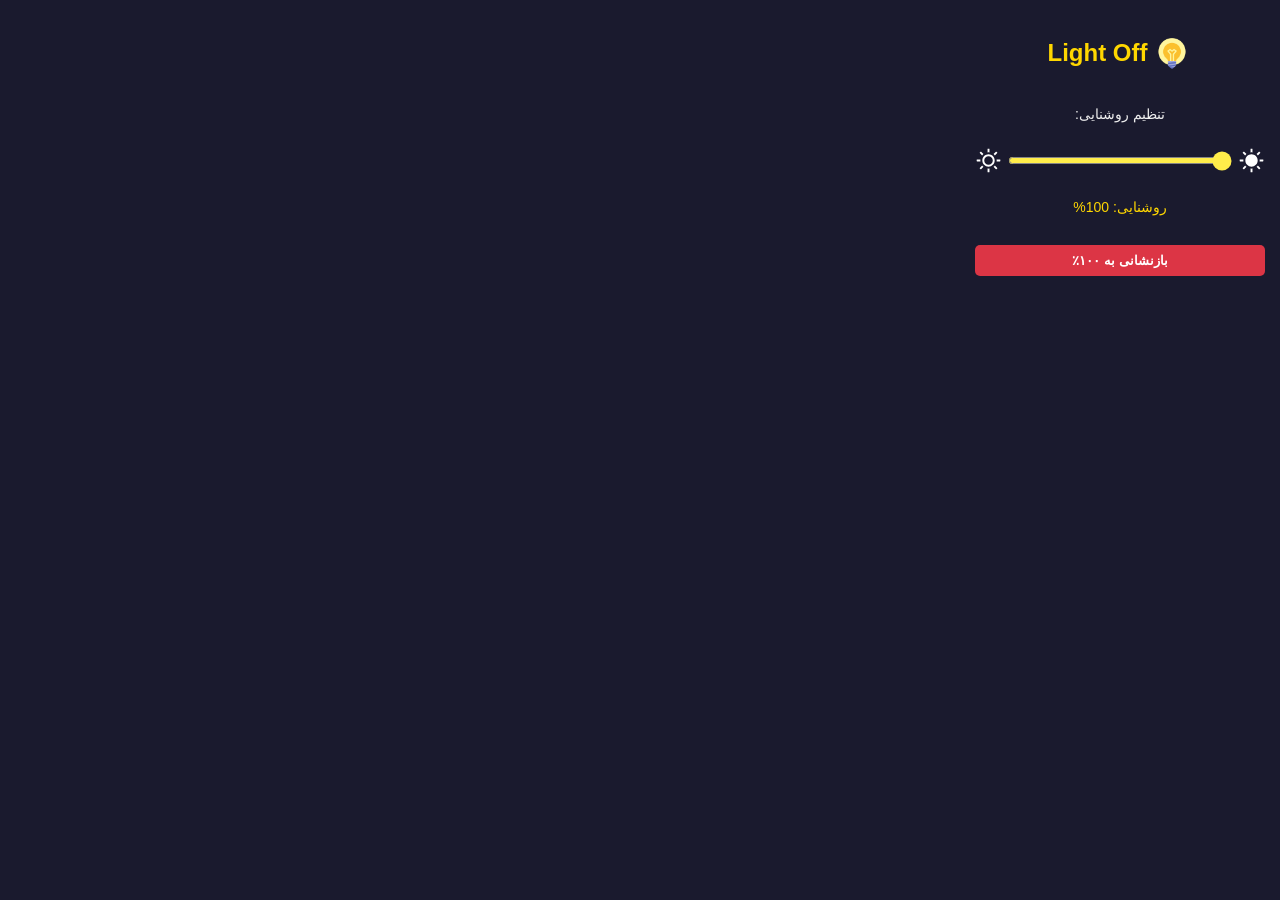
==== index.html @ bfa36921 "push project on github" ====
<!doctype html>
<html lang="fa" dir="rtl">
	<head>
		<meta charset="UTF-8" />
		<meta name="viewport" content="width=device-width, initial-scale=1.0" />
		<link rel="stylesheet" href="style.css" />
		<title>Light Off</title>
	</head>
	<body>
		<div class="title-box">
			<img src="./icons/icon.png" alt="icon" />
			<h3>Light Off</h3>
		</div>
		<label>تنظیم روشنایی:</label>
		<div class="slider-box">
			<svg xmlns="http://www.w3.org/2000/svg" viewBox="0 0 1024 1024" fill="#ffffff" fillRule="evenodd">
				<path
					d="M548 818v126c0 8.837-7.163 16-16 16h-40c-8.837 0-16-7.163-16-16V818c15.845 1.643 27.845 2.464 36 2.464 8.155 0 20.155-.821 36-2.464m205.251-115.66 89.096 89.095c6.248 6.248 6.248 16.38 0 22.627l-28.285 28.285c-6.248 6.248-16.379 6.248-22.627 0L702.34 753.25c12.365-10.043 21.431-17.947 27.198-23.713 5.766-5.767 13.67-14.833 23.713-27.198m-482.502 0c10.043 12.365 17.947 21.431 23.713 27.198 5.767 5.766 14.833 13.67 27.198 23.713l-89.095 89.096c-6.248 6.248-16.38 6.248-22.627 0l-28.285-28.285c-6.248-6.248-6.248-16.379 0-22.627zM512 278c129.235 0 234 104.765 234 234S641.235 746 512 746 278 641.235 278 512s104.765-234 234-234M206 476c-1.643 15.845-2.464 27.845-2.464 36 0 8.155.821 20.155 2.464 36H80c-8.837 0-16-7.163-16-16v-40c0-8.837 7.163-16 16-16zm738 0c8.837 0 16 7.163 16 16v40c0 8.837-7.163 16-16 16H818c1.643-15.845 2.464-27.845 2.464-36 0-8.155-.821-20.155-2.464-36ZM814.062 180.653l28.285 28.285c6.248 6.248 6.248 16.379 0 22.627L753.25 320.66c-10.043-12.365-17.947-21.431-23.713-27.198-5.767-5.766-14.833-13.67-27.198-23.713l89.095-89.096c6.248-6.248 16.38-6.248 22.627 0m-581.497 0 89.095 89.096c-12.365 10.043-21.431 17.947-27.198 23.713-5.766 5.767-13.67 14.833-23.713 27.198l-89.096-89.095c-6.248-6.248-6.248-16.38 0-22.627l28.285-28.285c6.248-6.248 16.379-6.248 22.627 0M532 64c8.837 0 16 7.163 16 16v126c-15.845-1.643-27.845-2.464-36-2.464-8.155 0-20.155.821-36 2.464V80c0-8.837 7.163-16 16-16z"
				/>
			</svg>
			<input type="range" id="brightnessSlider" min="0" max="100" value="100" step="1" />
			<svg xmlns="http://www.w3.org/2000/svg" viewBox="0 0 1024 1024" fill="#ffffff" fillRule="evenodd">
				<path
					d="M548 818v126c0 8.837-7.163 16-16 16h-40c-8.837 0-16-7.163-16-16V818c15.845 1.643 27.845 2.464 36 2.464 8.155 0 20.155-.821 36-2.464m205.251-115.66 89.096 89.095c6.248 6.248 6.248 16.38 0 22.627l-28.285 28.285c-6.248 6.248-16.379 6.248-22.627 0L702.34 753.25c12.365-10.043 21.431-17.947 27.198-23.713 5.766-5.767 13.67-14.833 23.713-27.198m-482.502 0c10.043 12.365 17.947 21.431 23.713 27.198 5.767 5.766 14.833 13.67 27.198 23.713l-89.095 89.096c-6.248 6.248-16.38 6.248-22.627 0l-28.285-28.285c-6.248-6.248-6.248-16.379 0-22.627zM512 278c129.235 0 234 104.765 234 234S641.235 746 512 746 278 641.235 278 512s104.765-234 234-234m0 72c-89.47 0-162 72.53-162 162s72.53 162 162 162 162-72.53 162-162-72.53-162-162-162M206 476c-1.643 15.845-2.464 27.845-2.464 36 0 8.155.821 20.155 2.464 36H80c-8.837 0-16-7.163-16-16v-40c0-8.837 7.163-16 16-16zm738 0c8.837 0 16 7.163 16 16v40c0 8.837-7.163 16-16 16H818c1.643-15.845 2.464-27.845 2.464-36 0-8.155-.821-20.155-2.464-36ZM814.062 180.653l28.285 28.285c6.248 6.248 6.248 16.379 0 22.627L753.25 320.66c-10.043-12.365-17.947-21.431-23.713-27.198-5.767-5.766-14.833-13.67-27.198-23.713l89.095-89.096c6.248-6.248 16.38-6.248 22.627 0m-581.497 0 89.095 89.096c-12.365 10.043-21.431 17.947-27.198 23.713-5.766 5.767-13.67 14.833-23.713 27.198l-89.096-89.095c-6.248-6.248-6.248-16.38 0-22.627l28.285-28.285c6.248-6.248 16.379-6.248 22.627 0M532 64c8.837 0 16 7.163 16 16v126c-15.845-1.643-27.845-2.464-36-2.464-8.155 0-20.155.821-36 2.464V80c0-8.837 7.163-16 16-16z"
				/>
			</svg>
		</div>
		<div class="value-display">روشنایی: <span id="brightnessValue">100</span>%</div>
		<button id="resetBtn" class="reset-btn">بازنشانی به ۱۰۰٪</button>

		<script src="script.js"></script>
	</body>
</html>
---- style.css ----
* {
	box-sizing: border-box;
	-webkit-user-drag: none;
	user-select: none;
}
body {
	display: flex;
	flex-flow: column nowrap;
	text-align: center;
	gap: 15px;
	width: 320px;
	padding: 15px;
	padding-bottom: 30px;
	font-family: "Segoe UI", Tahoma, Geneva, Verdana, sans-serif;
	background: #1a1a2e;
	color: #eee;
	margin: 0;
}
.title-box {
	width: 100%;
	display: flex;
	justify-content: center;
	align-items: center;
	gap: 5px;
	padding: 0;
}
h3 {
	font-size: 24px;
	color: #ffd700;
}
img {
	width: 40px;
}
.brightness-control {
	display: flex;
	flex-direction: column;
	gap: 50px;
}
label {
	font-size: 14px;
	margin-bottom: 5px;
}
.slider-box {
	display: flex;
	gap: 6px;
}
svg {
	width: 35px;
	color: #ddd7b8;
}
input[type="range"] {
	width: 100%;
	height: 7px;
	direction: ltr;
	cursor: pointer;
	border: none !important;
	outline: none !important;
	color: #ffed4a;
	accent-color: #ffed4a;
	margin: 15px 0;
}
input[type="range"]::-webkit-slider-thumb {
	padding: 10px !important;
}
input[type="range"]::-webkit-slider-runnable-track {
	border: none !important;
	outline: none !important;
	border-radius: 0 !important;
}
.value-display {
	margin-top: 5px;
	font-size: 14px;
	color: #ffd700;
	font-weight: 500;
}
button {
	margin-top: 15px;
	padding: 8px 16px;
	background: #ffd700;
	border: none;
	border-radius: 5px;
	color: #1a1a2e;
	cursor: pointer;
	font-weight: bold;
	transition: 0.3s;
}
button:hover {
	background: #ffed4a;
	transform: scale(1.02);
}
.reset-btn {
	background: #dc3545;
	color: white;
}
.reset-btn:hover {
	background: #c82333;
}
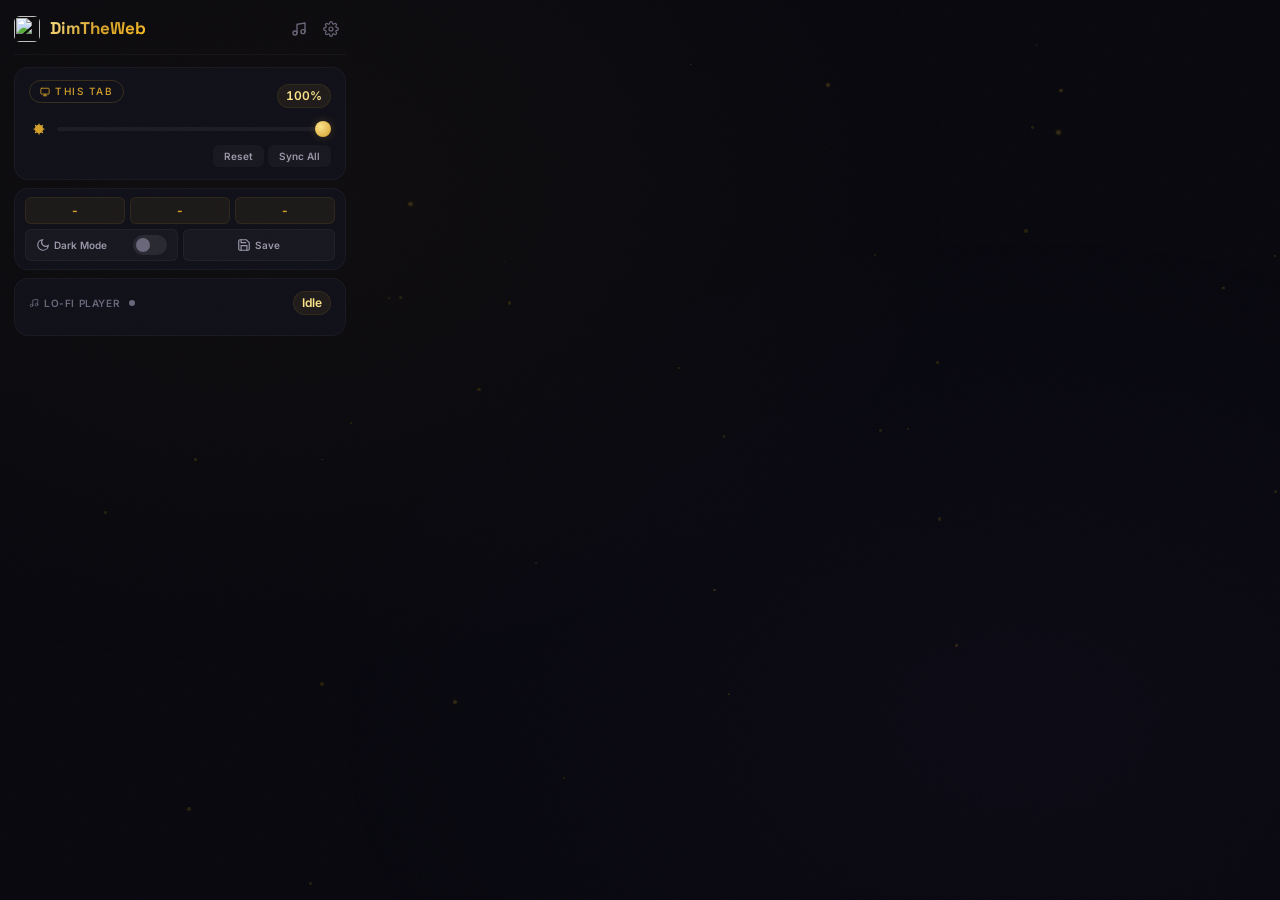
==== commit db5d7d66: "Convert index.html from Persian to English" ====
--- a/index.html
+++ b/index.html
@@ -1,33 +1,192 @@
 <!doctype html>
-<html lang="fa" dir="rtl">
-	<head>
-		<meta charset="UTF-8" />
-		<meta name="viewport" content="width=device-width, initial-scale=1.0" />
-		<link rel="stylesheet" href="style.css" />
-		<title>Light Off</title>
-	</head>
-	<body>
-		<div class="title-box">
-			<img src="./icons/icon.png" alt="icon" />
-			<h3>Light Off</h3>
-		</div>
-		<label>تنظیم روشنایی:</label>
-		<div class="slider-box">
-			<svg xmlns="http://www.w3.org/2000/svg" viewBox="0 0 1024 1024" fill="#ffffff" fillRule="evenodd">
-				<path
-					d="M548 818v126c0 8.837-7.163 16-16 16h-40c-8.837 0-16-7.163-16-16V818c15.845 1.643 27.845 2.464 36 2.464 8.155 0 20.155-.821 36-2.464m205.251-115.66 89.096 89.095c6.248 6.248 6.248 16.38 0 22.627l-28.285 28.285c-6.248 6.248-16.379 6.248-22.627 0L702.34 753.25c12.365-10.043 21.431-17.947 27.198-23.713 5.766-5.767 13.67-14.833 23.713-27.198m-482.502 0c10.043 12.365 17.947 21.431 23.713 27.198 5.767 5.766 14.833 13.67 27.198 23.713l-89.095 89.096c-6.248 6.248-16.38 6.248-22.627 0l-28.285-28.285c-6.248-6.248-6.248-16.379 0-22.627zM512 278c129.235 0 234 104.765 234 234S641.235 746 512 746 278 641.235 278 512s104.765-234 234-234M206 476c-1.643 15.845-2.464 27.845-2.464 36 0 8.155.821 20.155 2.464 36H80c-8.837 0-16-7.163-16-16v-40c0-8.837 7.163-16 16-16zm738 0c8.837 0 16 7.163 16 16v40c0 8.837-7.163 16-16 16H818c1.643-15.845 2.464-27.845 2.464-36 0-8.155-.821-20.155-2.464-36ZM814.062 180.653l28.285 28.285c6.248 6.248 6.248 16.379 0 22.627L753.25 320.66c-10.043-12.365-17.947-21.431-23.713-27.198-5.767-5.766-14.833-13.67-27.198-23.713l89.095-89.096c6.248-6.248 16.38-6.248 22.627 0m-581.497 0 89.095 89.096c-12.365 10.043-21.431 17.947-27.198 23.713-5.766 5.767-13.67 14.833-23.713 27.198l-89.096-89.095c-6.248-6.248-6.248-16.38 0-22.627l28.285-28.285c6.248-6.248 16.379-6.248 22.627 0M532 64c8.837 0 16 7.163 16 16v126c-15.845-1.643-27.845-2.464-36-2.464-8.155 0-20.155.821-36 2.464V80c0-8.837 7.163-16 16-16z"
-				/>
-			</svg>
-			<input type="range" id="brightnessSlider" min="0" max="100" value="100" step="1" />
-			<svg xmlns="http://www.w3.org/2000/svg" viewBox="0 0 1024 1024" fill="#ffffff" fillRule="evenodd">
-				<path
-					d="M548 818v126c0 8.837-7.163 16-16 16h-40c-8.837 0-16-7.163-16-16V818c15.845 1.643 27.845 2.464 36 2.464 8.155 0 20.155-.821 36-2.464m205.251-115.66 89.096 89.095c6.248 6.248 6.248 16.38 0 22.627l-28.285 28.285c-6.248 6.248-16.379 6.248-22.627 0L702.34 753.25c12.365-10.043 21.431-17.947 27.198-23.713 5.766-5.767 13.67-14.833 23.713-27.198m-482.502 0c10.043 12.365 17.947 21.431 23.713 27.198 5.767 5.766 14.833 13.67 27.198 23.713l-89.095 89.096c-6.248 6.248-16.38 6.248-22.627 0l-28.285-28.285c-6.248-6.248-6.248-16.379 0-22.627zM512 278c129.235 0 234 104.765 234 234S641.235 746 512 746 278 641.235 278 512s104.765-234 234-234m0 72c-89.47 0-162 72.53-162 162s72.53 162 162 162 162-72.53 162-162-72.53-162-162-162M206 476c-1.643 15.845-2.464 27.845-2.464 36 0 8.155.821 20.155 2.464 36H80c-8.837 0-16-7.163-16-16v-40c0-8.837 7.163-16 16-16zm738 0c8.837 0 16 7.163 16 16v40c0 8.837-7.163 16-16 16H818c1.643-15.845 2.464-27.845 2.464-36 0-8.155-.821-20.155-2.464-36ZM814.062 180.653l28.285 28.285c6.248 6.248 6.248 16.379 0 22.627L753.25 320.66c-10.043-12.365-17.947-21.431-23.713-27.198-5.767-5.766-14.833-13.67-27.198-23.713l89.095-89.096c6.248-6.248 16.38-6.248 22.627 0m-581.497 0 89.095 89.096c-12.365 10.043-21.431 17.947-27.198 23.713-5.766 5.767-13.67 14.833-23.713 27.198l-89.096-89.095c-6.248-6.248-6.248-16.38 0-22.627l28.285-28.285c6.248-6.248 16.379-6.248 22.627 0M532 64c8.837 0 16 7.163 16 16v126c-15.845-1.643-27.845-2.464-36-2.464-8.155 0-20.155.821-36 2.464V80c0-8.837 7.163-16 16-16z"
-				/>
-			</svg>
-		</div>
-		<div class="value-display">روشنایی: <span id="brightnessValue">100</span>%</div>
-		<button id="resetBtn" class="reset-btn">بازنشانی به ۱۰۰٪</button>
+<html lang="en">
+<head>
+  <meta charset="UTF-8" />
+  <meta name="viewport" content="width=device-width, initial-scale=1.0" />
+  <link rel="preconnect" href="https://fonts.googleapis.com" />
+  <link rel="preconnect" href="https://fonts.gstatic.com" crossorigin />
+  <link href="https://fonts.googleapis.com/css2?family=Space+Grotesk:wght@500;600;700&family=Inter:wght@400;500;600&display=swap" rel="stylesheet" />
+  <link rel="stylesheet" href="style.css" />
+  <title>DimTheWeb</title>
+</head>
+<body>
 
-		<script src="script.js"></script>
-	</body>
+  <!-- Noise overlay (Saturn-inspired) -->
+  <div id="noiseOverlay"></div>
+
+  <!-- Ambient particles -->
+  <div id="particles"></div>
+  <div id="fireflies"></div>
+
+  <!-- Header -->
+  <header class="header">
+    <div class="header-left">
+      <img src="icons/icon32.png" alt="" class="app-icon" />
+      <span class="app-title gradient-text-shift">DimTheWeb</span>
+    </div>
+    <div class="header-actions">
+      <button id="lofiToggleBtn" class="icon-btn" title="Lo-Fi Player">
+        <svg viewBox="0 0 24 24" width="16" height="16" fill="none" stroke="currentColor" stroke-width="2" stroke-linecap="round">
+          <path d="M9 18V5l12-2v13"/><circle cx="6" cy="18" r="3"/><circle cx="18" cy="16" r="3"/>
+        </svg>
+      </button>
+      <button id="settingsToggleBtn" class="icon-btn" title="Settings">
+        <svg viewBox="0 0 24 24" width="16" height="16" fill="none" stroke="currentColor" stroke-width="1.8" stroke-linecap="round" stroke-linejoin="round">
+          <circle cx="12" cy="12" r="3"/>
+          <path d="M19.4 15a1.65 1.65 0 0 0 .33 1.82l.06.06a2 2 0 0 1-2.83 2.83l-.06-.06a1.65 1.65 0 0 0-1.82-.33 1.65 1.65 0 0 0-1 1.51V21a2 2 0 0 1-4 0v-.09A1.65 1.65 0 0 0 9 19.4a1.65 1.65 0 0 0-1.82.33l-.06.06a2 2 0 0 1-2.83-2.83l.06-.06A1.65 1.65 0 0 0 4.68 15a1.65 1.65 0 0 0-1.51-1H3a2 2 0 0 1 0-4h.09A1.65 1.65 0 0 0 4.6 9a1.65 1.65 0 0 0-.33-1.82l-.06-.06a2 2 0 0 1 2.83-2.83l.06.06A1.65 1.65 0 0 0 9 4.68a1.65 1.65 0 0 0 1-1.51V3a2 2 0 0 1 4 0v.09a1.65 1.65 0 0 0 1 1.51 1.65 1.65 0 0 0 1.82-.33l.06-.06a2 2 0 0 1 2.83 2.83l-.06.06A1.65 1.65 0 0 0 19.4 9a1.65 1.65 0 0 0 1.51 1H21a2 2 0 0 1 0 4h-.09a1.65 1.65 0 0 0-1.51 1z"/>
+        </svg>
+      </button>
+    </div>
+  </header>
+
+  <!-- Brightness Card -->
+  <section class="card">
+    <div class="card-header">
+      <span class="section-label">
+        <svg viewBox="0 0 24 24" width="10" height="10" fill="none" stroke="currentColor" stroke-width="2" stroke-linecap="round"><rect x="2" y="3" width="20" height="14" rx="2"/><path d="M8 21h8M12 17v4"/></svg>
+        This Tab
+      </span>
+      <span class="value-badge" id="brightnessValue">100%</span>
+    </div>
+    <div class="slider-group">
+      <div class="sun-icon" id="sunIcon">
+        <svg viewBox="0 0 24 24" width="20" height="20" fill="none" stroke="currentColor" stroke-width="1.5" stroke-linecap="round">
+          <line class="ray" x1="12" y1="12" x2="12" y2="2" />
+          <line class="ray" x1="12" y1="12" x2="12" y2="22" />
+          <line class="ray" x1="12" y1="12" x2="2" y2="12" />
+          <line class="ray" x1="12" y1="12" x2="22" y2="12" />
+          <line class="ray" x1="12" y1="12" x2="4.1" y2="4.1" />
+          <line class="ray" x1="12" y1="12" x2="19.9" y2="19.9" />
+          <line class="ray" x1="12" y1="12" x2="4.1" y2="19.9" />
+          <line class="ray" x1="12" y1="12" x2="19.9" y2="4.1" />
+          <circle cx="12" cy="12" r="5" fill="currentColor" stroke="none" />
+        </svg>
+      </div>
+      <input type="range" id="brightnessSlider" min="0" max="100" value="100" step="1" />
+    </div>
+    <div class="card-actions">
+      <button id="resetBtn" class="btn btn-sm btn-ghost">Reset</button>
+      <button id="syncBrightnessBtn" class="btn btn-sm btn-ghost" title="Apply to all tabs">Sync All</button>
+    </div>
+  </section>
+
+  <!-- Quick Presets + Dark Mode -->
+  <section class="card features-card">
+    <div class="features-row">
+      <button id="presetBtn1" class="feature-btn preset-slot" title="Left-click load, Right-click save">-</button>
+      <button id="presetBtn2" class="feature-btn preset-slot" title="Left-click load, Right-click save">-</button>
+      <button id="presetBtn3" class="feature-btn preset-slot" title="Left-click load, Right-click save">-</button>
+    </div>
+    <div class="features-row" style="margin-top:5px">
+      <!-- Dark Mode as Saturn-style toggle -->
+      <div class="feature-btn" id="darkModeRow" style="cursor:default;gap:8px;justify-content:space-between;padding:5px 10px">
+        <span style="display:flex;align-items:center;gap:4px;color:var(--text-soft)">
+          <svg viewBox="0 0 24 24" width="14" height="14" fill="none" stroke="currentColor" stroke-width="2" stroke-linecap="round"><path d="M21 12.79A9 9 0 1 1 11.21 3 7 7 0 0 0 21 12.79z"/></svg>
+          Dark Mode
+        </span>
+        <label class="toggle-switch" id="darkModeToggle" style="pointer-events:auto;cursor:pointer">
+          <input type="checkbox" />
+          <span class="toggle-slider"></span>
+        </label>
+      </div>
+      <button id="presetSaveBtn" class="feature-btn" title="Save current brightness as named preset">
+        <svg viewBox="0 0 24 24" width="14" height="14" fill="none" stroke="currentColor" stroke-width="2" stroke-linecap="round"><path d="M19 21H5a2 2 0 0 1-2-2V5a2 2 0 0 1 2-2h11l5 5v11a2 2 0 0 1-2 2z"/><polyline points="17,21 17,13 7,13 7,21"/><polyline points="7,3 7,8 15,8"/></svg>
+        Save
+      </button>
+    </div>
+  </section>
+
+  <!-- Lo-Fi Player Card -->
+  <section class="card" id="lofiSection">
+    <div class="card-header">
+      <span class="card-label">
+        <svg viewBox="0 0 24 24" width="10" height="10" fill="none" stroke="currentColor" stroke-width="2" stroke-linecap="round"><path d="M9 18V5l12-2v13"/><circle cx="6" cy="18" r="3"/><circle cx="18" cy="16" r="3"/></svg>
+        Lo-Fi Player
+        <span class="status-dot" id="lofiStatusDot"></span>
+      </span>
+      <span class="value-badge" id="nowPlayingLabel">Idle</span>
+    </div>
+    <div id="lofiBody" class="lofi-collapse">
+      <div class="visualizer" id="visualizer">
+        <div class="bar"></div><div class="bar"></div><div class="bar"></div>
+        <div class="bar"></div><div class="bar"></div><div class="bar"></div>
+        <div class="bar"></div><div class="bar"></div><div class="bar"></div>
+        <div class="bar"></div><div class="bar"></div><div class="bar"></div>
+        <div class="bar"></div><div class="bar"></div><div class="bar"></div>
+        <div class="bar"></div><div class="bar"></div><div class="bar"></div>
+      </div>
+      <div class="player-controls">
+        <button id="playBtn" class="play-btn">
+          <svg viewBox="0 0 24 24" width="14" height="14" fill="currentColor">
+            <polygon points="8,5 19,12 8,19"/>
+          </svg>
+        </button>
+        <div class="volume-row">
+          <svg class="slider-icon" viewBox="0 0 24 24" width="12" height="12" fill="currentColor" opacity="0.4">
+            <path d="M3 9v6h4l5 5V4L7 9H3zm13.5 3c0-1.77-1.02-3.29-2.5-4.03v8.05c1.48-.73 2.5-2.25 2.5-4.02z"/>
+          </svg>
+          <input type="range" id="volSlider" min="0" max="100" value="30" step="1" />
+          <span class="vol-label" id="volDisplay">30</span>
+        </div>
+      </div>
+      <div class="vol-source">
+        Volume:
+        <span class="vol-source-badge fixed" id="volModeBadge">Fixed 30</span>
+        <span id="volScheduleInfo" style="display:none;color:var(--text-muted);font-size:10px;"></span>
+      </div>
+    </div>
+  </section>
+
+  <!-- Settings Panel -->
+  <aside id="settingsPanel" class="settings-panel">
+    <div class="settings-header">
+      <h2>Settings</h2>
+      <button id="settingsCloseBtn" class="icon-btn">&times;</button>
+    </div>
+
+    <section class="settings-section">
+      <h3>Volume Mode</h3>
+      <div class="toggle-group">
+        <button class="toggle-btn active" id="modeFixed">Fixed</button>
+        <button class="toggle-btn" id="modeScheduled">Scheduled</button>
+      </div>
+    </section>
+
+    <section class="settings-section" id="fixedVolSection">
+      <h3>Fixed Volume</h3>
+      <div class="slider-group">
+        <input type="range" id="fixedVolSlider" min="0" max="100" value="30" step="1" />
+        <span class="vol-label" id="fixedVolDisplay">30</span>
+      </div>
+    </section>
+
+    <section class="settings-section" id="scheduleSection" style="display:none;">
+      <h3 style="margin-bottom:4px;">Schedule</h3>
+      <div class="schedule-hint">Volume adjusts to the last entry before the current time. Entries wrap at midnight.</div>
+      <div id="scheduleList" class="schedule-list"></div>
+      <div class="add-schedule-row">
+        <button id="addScheduleBtn" class="btn btn-sm btn-primary">+ Add Entry</button>
+      </div>
+    </section>
+
+    <section class="settings-section">
+      <h3>Stream Source</h3>
+      <div class="stream-url-row">
+        <input type="text" id="streamUrlInput" class="input-text" placeholder="Paste a lo-fi stream URL..." />
+        <button id="applyStreamUrlBtn" class="btn btn-sm btn-ghost">Apply</button>
+      </div>
+    </section>
+
+    <section class="settings-section">
+      <h3>Named Presets</h3>
+      <div id="presetList" class="preset-list"></div>
+      <div class="preset-save-row">
+        <input type="text" id="presetNameInput" class="input-text" placeholder="Preset name..." />
+        <button id="savePresetBtn" class="btn btn-sm btn-primary">Save</button>
+      </div>
+    </section>
+  </aside>
+
+  <script src="script.js"></script>
+</body>
 </html>
--- a/style.css
+++ b/style.css
@@ -1,97 +1,992 @@
-* {
-	box-sizing: border-box;
-	-webkit-user-drag: none;
-	user-select: none;
-}
+/* ═══════════════════════════════════════════
+   DimTheWeb — Saturn-Inspired Design
+   ═══════════════════════════════════════════ */
+
+/* ── Reset ─────────────────────────────────── */
+*, *::before, *::after {
+  box-sizing: border-box;
+  margin: 0;
+  padding: 0;
+}
+
+/* ── Variables ─────────────────────────────── */
+:root {
+  --bg-deep:       #08080e;
+  --bg-surface:    #0d0d16;
+  --bg-card:       rgba(18, 18, 28, 0.88);
+  --bg-card-hover: rgba(24, 24, 36, 0.94);
+  --border-subtle: rgba(255, 255, 255, 0.04);
+  --border-hover:  rgba(212, 160, 42, 0.15);
+  --accent-gold:   #d4a02a;
+  --accent-amber:  #fbbf24;
+  --accent-warm:   #fce38a;
+  --text-primary:  #e2dfed;
+  --text-soft:     #9b97a8;
+  --text-muted:    #6b677a;
+  --surface:       rgba(255, 255, 255, 0.03);
+  --surface-hover: rgba(255, 255, 255, 0.06);
+  --danger:        #e74c3c;
+  --radius:        14px;
+  --radius-sm:     8px;
+  --radius-xs:     6px;
+  --radius-pill:   100px;
+  --transition:    0.3s cubic-bezier(0.22, 1, 0.36, 1);
+}
+
+/* ── Base ──────────────────────────────────── */
 body {
-	display: flex;
-	flex-flow: column nowrap;
-	text-align: center;
-	gap: 15px;
-	width: 320px;
-	padding: 15px;
-	padding-bottom: 30px;
-	font-family: "Segoe UI", Tahoma, Geneva, Verdana, sans-serif;
-	background: #1a1a2e;
-	color: #eee;
-	margin: 0;
-}
-.title-box {
-	width: 100%;
-	display: flex;
-	justify-content: center;
-	align-items: center;
-	gap: 5px;
-	padding: 0;
-}
-h3 {
-	font-size: 24px;
-	color: #ffd700;
-}
-img {
-	width: 40px;
-}
-.brightness-control {
-	display: flex;
-	flex-direction: column;
-	gap: 50px;
-}
-label {
-	font-size: 14px;
-	margin-bottom: 5px;
-}
-.slider-box {
-	display: flex;
-	gap: 6px;
-}
-svg {
-	width: 35px;
-	color: #ddd7b8;
-}
+  width: 360px;
+  min-height: 200px;
+  padding: 14px;
+  margin: 0;
+  font-family: 'Inter', -apple-system, BlinkMacSystemFont, 'Segoe UI', system-ui, sans-serif;
+  font-size: 13px;
+  line-height: 1.5;
+  color: var(--text-primary);
+  background: var(--bg-deep);
+  overflow-x: hidden;
+  position: relative;
+  -webkit-font-smoothing: antialiased;
+  -moz-osx-font-smoothing: grayscale;
+}
+
+/* Background glow gradient like Saturn */
+body::before {
+  content: '';
+  position: fixed;
+  top: 0; left: 0; right: 0; bottom: 0;
+  background:
+    radial-gradient(ellipse at 20% 20%, rgba(212, 160, 42, 0.04) 0%, transparent 50%),
+    radial-gradient(ellipse at 80% 80%, rgba(139, 92, 246, 0.03) 0%, transparent 50%);
+  pointer-events: none;
+  z-index: 0;
+}
+
+body { border-radius: 12px; overflow: hidden; }
+
+/* ── Noise overlay ─────────────────────────── */
+#noiseOverlay {
+  position: fixed;
+  inset: 0;
+  z-index: 9998;
+  pointer-events: none;
+  opacity: 0.025;
+  background-image: url("data:image/svg+xml,%3Csvg viewBox='0 0 256 256' xmlns='http://www.w3.org/2000/svg'%3E%3Cfilter id='n'%3E%3CfeTurbulence type='fractalNoise' baseFrequency='.85' numOctaves='4' stitchTiles='stitch'/%3E%3C/filter%3E%3Crect width='100%25' height='100%25' filter='url(%23n)'/%3E%3C/svg%3E");
+  background-repeat: repeat;
+  background-size: 256px 256px;
+}
+
+::selection {
+  background: rgba(212, 160, 42, 0.25);
+  color: var(--accent-warm);
+}
+
+body::-webkit-scrollbar { width: 3px; }
+body::-webkit-scrollbar-track { background: transparent; }
+body::-webkit-scrollbar-thumb { background: rgba(212, 160, 42, 0.2); border-radius: 2px; }
+
+.settings-panel::-webkit-scrollbar { width: 3px; }
+.settings-panel::-webkit-scrollbar-track { background: transparent; }
+.settings-panel::-webkit-scrollbar-thumb { background: rgba(212, 160, 42, 0.15); border-radius: 2px; }
+
+/* ── Typography helpers ────────────────────── */
+.gradient-text {
+  background: linear-gradient(135deg, #fce38a 0%, #d4a02a 50%, #fbbf24 100%);
+  -webkit-background-clip: text;
+  -webkit-text-fill-color: transparent;
+  background-clip: text;
+}
+
+.gradient-text-shift {
+  background: linear-gradient(135deg, #fce38a, #d4a02a, #fbbf24, #c084fc, #fce38a);
+  background-size: 300% 300%;
+  -webkit-background-clip: text;
+  -webkit-text-fill-color: transparent;
+  background-clip: text;
+  animation: gradShift 8s ease infinite;
+}
+
+@keyframes gradShift {
+  0% { background-position: 0% 50%; }
+  50% { background-position: 100% 50%; }
+  100% { background-position: 0% 50%; }
+}
+
+/* ── Section label badge (Saturn-style) ────── */
+.section-label {
+  display: inline-flex;
+  align-items: center;
+  gap: 5px;
+  font-size: 10px;
+  font-weight: 500;
+  letter-spacing: 0.15em;
+  text-transform: uppercase;
+  color: var(--accent-gold);
+  border: 1px solid rgba(212, 160, 42, 0.2);
+  border-radius: 100px;
+  padding: 3px 10px;
+  margin-bottom: 8px;
+}
+
+/* ── Particles / Fireflies ─────────────────── */
+#particles, #fireflies {
+  position: fixed;
+  inset: 0;
+  pointer-events: none;
+  z-index: 0;
+  overflow: hidden;
+}
+
+.particle {
+  position: absolute;
+  border-radius: 50%;
+  background: rgba(255, 215, 0, 0.12);
+  animation: particleFloat linear infinite;
+  pointer-events: none;
+}
+
+@keyframes particleFloat {
+  0% { transform: translateY(0) scale(1); opacity: 0; }
+  10% { opacity: 1; }
+  90% { opacity: 1; }
+  100% { transform: translateY(-120px) scale(0.3); opacity: 0; }
+}
+
+.firefly {
+  position: absolute;
+  border-radius: 50%;
+  background: rgba(212, 160, 42, 0.2);
+  box-shadow: 0 0 6px rgba(212, 160, 42, 0.15);
+  animation: fireflyFloat ease-in-out infinite alternate;
+  pointer-events: none;
+}
+
+@keyframes fireflyFloat {
+  0% { transform: translate(0, 0) scale(1); opacity: 0.2; }
+  50% { transform: translate(10px, -15px) scale(1.3); opacity: 0.7; }
+  100% { transform: translate(-5px, -8px) scale(1); opacity: 0.2; }
+}
+
+/* ── Header ────────────────────────────────── */
+.header {
+  display: flex;
+  justify-content: space-between;
+  align-items: center;
+  margin-bottom: 12px;
+  padding-bottom: 10px;
+  border-bottom: 1px solid var(--border-subtle);
+  position: relative;
+  z-index: 1;
+}
+
+.header-left {
+  display: flex;
+  align-items: center;
+  gap: 10px;
+}
+
+.app-icon {
+  width: 26px;
+  height: 26px;
+  border-radius: 6px;
+}
+
+.app-title {
+  font-family: 'Space Grotesk', -apple-system, BlinkMacSystemFont, sans-serif;
+  font-size: 17px;
+  font-weight: 700;
+  letter-spacing: -0.01em;
+  background: linear-gradient(135deg, #fce38a 0%, #d4a02a 50%, #fbbf24 100%);
+  -webkit-background-clip: text;
+  -webkit-text-fill-color: transparent;
+  background-clip: text;
+}
+
+.header-actions {
+  display: flex;
+  gap: 2px;
+}
+
+/* ── Icon Buttons ──────────────────────────── */
+.icon-btn {
+  display: flex;
+  align-items: center;
+  justify-content: center;
+  width: 30px;
+  height: 30px;
+  border: none;
+  border-radius: var(--radius-xs);
+  background: transparent;
+  color: var(--text-muted);
+  cursor: pointer;
+  transition: all var(--transition);
+}
+
+.icon-btn:hover {
+  background: var(--surface-hover);
+  color: var(--accent-warm);
+}
+
+.icon-btn.active {
+  background: rgba(212, 160, 42, 0.1);
+  color: var(--accent-warm);
+}
+
+/* ── Cards (Glass-morphism, Saturn-inspired) ── */
+.card {
+  position: relative;
+  z-index: 1;
+  background: var(--bg-card);
+  border: 1px solid var(--border-subtle);
+  border-radius: var(--radius);
+  padding: 12px 14px;
+  margin-bottom: 8px;
+  transition: border-color var(--transition), background var(--transition);
+  backdrop-filter: blur(16px);
+  -webkit-backdrop-filter: blur(16px);
+  overflow: hidden;
+}
+
+.card:hover {
+  border-color: var(--border-hover);
+  background: var(--bg-card-hover);
+}
+
+.card-header {
+  display: flex;
+  justify-content: space-between;
+  align-items: center;
+  margin-bottom: 8px;
+}
+
+.card-label {
+  font-size: 10px;
+  font-weight: 600;
+  text-transform: uppercase;
+  letter-spacing: 0.06em;
+  color: var(--text-muted);
+  display: flex;
+  align-items: center;
+  gap: 5px;
+}
+
+.value-badge {
+  font-size: 12px;
+  font-weight: 600;
+  color: var(--accent-warm);
+  background: rgba(212, 160, 42, 0.08);
+  padding: 2px 8px;
+  border-radius: 20px;
+  border: 1px solid rgba(212, 160, 42, 0.1);
+  font-variant-numeric: tabular-nums;
+}
+
+/* ── Range Input (Saturn-inspired gold) ────── */
 input[type="range"] {
-	width: 100%;
-	height: 7px;
-	direction: ltr;
-	cursor: pointer;
-	border: none !important;
-	outline: none !important;
-	color: #ffed4a;
-	accent-color: #ffed4a;
-	margin: 15px 0;
-}
+  -webkit-appearance: none;
+  appearance: none;
+  width: 100%;
+  height: 4px;
+  border-radius: 2px;
+  background: rgba(255, 255, 255, 0.05);
+  outline: none;
+  cursor: pointer;
+  transition: var(--transition);
+}
+
 input[type="range"]::-webkit-slider-thumb {
-	padding: 10px !important;
-}
-input[type="range"]::-webkit-slider-runnable-track {
-	border: none !important;
-	outline: none !important;
-	border-radius: 0 !important;
-}
-.value-display {
-	margin-top: 5px;
-	font-size: 14px;
-	color: #ffd700;
-	font-weight: 500;
-}
-button {
-	margin-top: 15px;
-	padding: 8px 16px;
-	background: #ffd700;
-	border: none;
-	border-radius: 5px;
-	color: #1a1a2e;
-	cursor: pointer;
-	font-weight: bold;
-	transition: 0.3s;
-}
-button:hover {
-	background: #ffed4a;
-	transform: scale(1.02);
-}
-.reset-btn {
-	background: #dc3545;
-	color: white;
-}
-.reset-btn:hover {
-	background: #c82333;
-}
+  -webkit-appearance: none;
+  width: 16px;
+  height: 16px;
+  border-radius: 50%;
+  background: radial-gradient(circle at 35% 35%, #fce38a, #d4a02a);
+  cursor: pointer;
+  box-shadow: 0 0 10px rgba(212, 160, 42, 0.25);
+  transition: transform 0.2s ease, box-shadow 0.2s ease;
+}
+
+input[type="range"]::-webkit-slider-thumb:hover {
+  transform: scale(1.15);
+  box-shadow: 0 0 14px rgba(212, 160, 42, 0.35);
+}
+
+input[type="range"]::-moz-range-thumb {
+  width: 16px;
+  height: 16px;
+  border-radius: 50%;
+  background: radial-gradient(circle at 35% 35%, #fce38a, #d4a02a);
+  cursor: pointer;
+  border: none;
+}
+
+/* ── Slider group ──────────────────────────── */
+.slider-group {
+  display: flex;
+  align-items: center;
+  gap: 8px;
+}
+
+.slider-icon {
+  flex-shrink: 0;
+  color: var(--text-muted);
+  display: flex;
+}
+
+/* ── Sun Icon ──────────────────────────────── */
+.sun-icon {
+  flex-shrink: 0;
+  color: var(--accent-gold);
+  display: flex;
+  align-items: center;
+  justify-content: center;
+  transition: color 0.3s ease;
+}
+
+.sun-icon.dim {
+  color: var(--text-muted);
+}
+
+.sun-icon .ray {
+  stroke-dasharray: 6;
+  stroke-dashoffset: 0;
+  transition: stroke-dashoffset 0.25s cubic-bezier(0.22, 1, 0.36, 1);
+}
+
+/* ── Buttons (Saturn-style) ────────────────── */
+.btn {
+  display: inline-flex;
+  align-items: center;
+  justify-content: center;
+  gap: 5px;
+  border: none;
+  border-radius: var(--radius-xs);
+  font-weight: 600;
+  font-size: 11px;
+  cursor: pointer;
+  transition: all var(--transition);
+  padding: 5px 12px;
+  font-family: inherit;
+}
+
+.btn-sm { padding: 4px 10px; font-size: 10px; }
+
+.btn-primary {
+  background: linear-gradient(135deg, var(--accent-gold), var(--accent-amber));
+  color: #08080e;
+}
+
+.btn-primary:hover {
+  box-shadow: 0 2px 12px rgba(212, 160, 42, 0.25);
+  transform: translateY(-1px);
+}
+
+.btn-primary:active {
+  transform: scale(0.97);
+}
+
+.btn-ghost {
+  background: var(--surface);
+  color: var(--text-soft);
+  border: 1px solid transparent;
+}
+
+.btn-ghost:hover {
+  background: var(--surface-hover);
+  border-color: rgba(255, 255, 255, 0.06);
+  color: var(--accent-warm);
+}
+
+.card-actions {
+  display: flex;
+  justify-content: flex-end;
+  gap: 4px;
+  margin-top: 6px;
+}
+
+/* ── Saturn-style Toggle Switch ────────────── */
+.toggle-switch {
+  position: relative;
+  display: inline-block;
+  width: 34px;
+  height: 20px;
+  flex-shrink: 0;
+}
+.toggle-switch input {
+  opacity: 0;
+  width: 0;
+  height: 0;
+  position: absolute;
+}
+.toggle-slider {
+  position: absolute;
+  inset: 0;
+  background: rgba(255, 255, 255, 0.08);
+  border-radius: 20px;
+  cursor: pointer;
+  transition: background 0.3s cubic-bezier(0.22, 1, 0.36, 1);
+}
+.toggle-slider::before {
+  content: '';
+  position: absolute;
+  top: 3px;
+  left: 3px;
+  width: 14px;
+  height: 14px;
+  background: #6b677a;
+  border-radius: 50%;
+  transition: transform 0.3s cubic-bezier(0.22, 1, 0.36, 1), background 0.3s;
+}
+.toggle-switch input:checked + .toggle-slider {
+  background: rgba(212, 160, 42, 0.35);
+}
+.toggle-switch input:checked + .toggle-slider::before {
+  transform: translateX(14px);
+  background: #fbbf24;
+  box-shadow: 0 0 6px rgba(251, 191, 36, 0.3);
+}
+
+/* ── Features / Presets Card ───────────────── */
+.features-card {
+  padding: 8px 10px;
+}
+
+.features-row {
+  display: flex;
+  gap: 5px;
+}
+
+.feature-btn {
+  display: flex;
+  align-items: center;
+  justify-content: center;
+  gap: 4px;
+  padding: 5px 10px;
+  border: 1px solid var(--border-subtle);
+  border-radius: var(--radius-xs);
+  background: var(--surface);
+  color: var(--text-soft);
+  font-size: 10px;
+  font-weight: 600;
+  cursor: pointer;
+  transition: all var(--transition);
+  flex: 1;
+  font-family: inherit;
+}
+
+.feature-btn:hover {
+  background: var(--surface-hover);
+  border-color: var(--border-hover);
+  color: var(--accent-warm);
+}
+
+.feature-btn.active {
+  background: rgba(212, 160, 42, 0.1);
+  border-color: rgba(212, 160, 42, 0.2);
+  color: var(--accent-warm);
+}
+
+.feature-btn.preset-slot {
+  font-size: 12px;
+  font-weight: 700;
+  color: var(--accent-gold);
+  background: rgba(212, 160, 42, 0.06);
+  border-color: rgba(212, 160, 42, 0.1);
+}
+
+.feature-btn.preset-slot:hover {
+  background: rgba(212, 160, 42, 0.14);
+  border-color: rgba(212, 160, 42, 0.25);
+}
+
+/* ── Lo-Fi Collapse ────────────────────────── */
+.lofi-collapse {
+  max-height: 0;
+  overflow: hidden;
+  transition:
+    max-height 0.45s cubic-bezier(0.22, 1, 0.36, 1),
+    opacity 0.35s ease,
+    margin 0.35s ease;
+  opacity: 0;
+  margin: 0;
+}
+
+.lofi-collapse.open {
+  max-height: 220px;
+  opacity: 1;
+  margin-top: 4px;
+}
+
+.lofi-collapse.open > * {
+  animation: lofiFadeIn 0.4s ease-out both;
+}
+
+.lofi-collapse.open > *:nth-child(1) { animation-delay: 0.03s; }
+.lofi-collapse.open > *:nth-child(2) { animation-delay: 0.07s; }
+.lofi-collapse.open > *:nth-child(3) { animation-delay: 0.11s; }
+
+@keyframes lofiFadeIn {
+  from { opacity: 0; transform: translateY(6px); }
+  to   { opacity: 1; transform: translateY(0); }
+}
+
+/* ── Visualizer ────────────────────────────── */
+.visualizer {
+  display: flex;
+  align-items: flex-end;
+  gap: 2px;
+  height: 32px;
+  margin-bottom: 8px;
+}
+
+.visualizer .bar {
+  width: 100%;
+  border-radius: 1px 1px 0 0;
+  background: linear-gradient(to top, rgba(212, 160, 42, 0.2), rgba(251, 191, 36, 0.5));
+  height: 2px;
+  transition: height 0.12s ease;
+}
+
+.visualizer.active .bar {
+  animation: visualizerBounce 0.6s ease-in-out infinite alternate;
+}
+
+.visualizer.active .bar:nth-child(1)  { animation-duration: 0.5s; animation-delay: 0s; }
+.visualizer.active .bar:nth-child(2)  { animation-duration: 0.7s; animation-delay: 0.05s; }
+.visualizer.active .bar:nth-child(3)  { animation-duration: 0.55s; animation-delay: 0.1s; }
+.visualizer.active .bar:nth-child(4)  { animation-duration: 0.65s; animation-delay: 0s; }
+.visualizer.active .bar:nth-child(5)  { animation-duration: 0.5s; animation-delay: 0.15s; }
+.visualizer.active .bar:nth-child(6)  { animation-duration: 0.6s; animation-delay: 0.05s; }
+.visualizer.active .bar:nth-child(7)  { animation-duration: 0.75s; animation-delay: 0.1s; }
+.visualizer.active .bar:nth-child(8)  { animation-duration: 0.5s; animation-delay: 0s; }
+.visualizer.active .bar:nth-child(9)  { animation-duration: 0.6s; animation-delay: 0.2s; }
+.visualizer.active .bar:nth-child(10) { animation-duration: 0.55s; animation-delay: 0.05s; }
+.visualizer.active .bar:nth-child(11) { animation-duration: 0.7s; animation-delay: 0.1s; }
+.visualizer.active .bar:nth-child(12) { animation-duration: 0.5s; animation-delay: 0.15s; }
+.visualizer.active .bar:nth-child(13) { animation-duration: 0.65s; animation-delay: 0s; }
+.visualizer.active .bar:nth-child(14) { animation-duration: 0.55s; animation-delay: 0.1s; }
+.visualizer.active .bar:nth-child(15) { animation-duration: 0.6s; animation-delay: 0.2s; }
+.visualizer.active .bar:nth-child(16) { animation-duration: 0.5s; animation-delay: 0.05s; }
+.visualizer.active .bar:nth-child(17) { animation-duration: 0.7s; animation-delay: 0s; }
+.visualizer.active .bar:nth-child(18) { animation-duration: 0.55s; animation-delay: 0.15s; }
+
+@keyframes visualizerBounce {
+  0% { height: 3px; }
+  100% { height: 24px; }
+}
+
+/* ── Player Controls ───────────────────────── */
+.player-controls {
+  display: flex;
+  align-items: center;
+  gap: 8px;
+  margin-bottom: 6px;
+}
+
+.play-btn {
+  width: 34px;
+  height: 34px;
+  border-radius: 50%;
+  border: none;
+  background: linear-gradient(135deg, var(--accent-gold), var(--accent-amber));
+  color: #08080e;
+  cursor: pointer;
+  display: flex;
+  align-items: center;
+  justify-content: center;
+  flex-shrink: 0;
+  transition: all var(--transition);
+  box-shadow: 0 2px 8px rgba(212, 160, 42, 0.15);
+}
+
+.play-btn:hover {
+  transform: scale(1.08);
+  box-shadow: 0 3px 14px rgba(212, 160, 42, 0.25);
+}
+
+.play-btn:active {
+  transform: scale(0.95);
+}
+
+.play-btn.playing {
+  box-shadow: 0 0 16px rgba(212, 160, 42, 0.3);
+}
+
+.status-dot {
+  display: inline-block;
+  width: 6px;
+  height: 6px;
+  border-radius: 50%;
+  background: var(--text-muted);
+  margin-left: 4px;
+  vertical-align: middle;
+  transition: all 0.3s ease;
+  flex-shrink: 0;
+}
+
+.status-dot.playing {
+  background: #2ecc71;
+  animation: dotPulse 1.4s ease-in-out infinite;
+}
+
+@keyframes dotPulse {
+  0%, 100% { opacity: 1; transform: scale(1); }
+  50%      { opacity: 0.5; transform: scale(0.75); }
+}
+
+.volume-row {
+  flex: 1;
+  display: flex;
+  align-items: center;
+  gap: 6px;
+}
+
+.vol-label {
+  font-size: 11px;
+  font-weight: 600;
+  color: var(--text-soft);
+  min-width: 26px;
+  text-align: right;
+  font-variant-numeric: tabular-nums;
+}
+
+.vol-source {
+  font-size: 10px;
+  color: var(--text-muted);
+  display: flex;
+  align-items: center;
+  gap: 4px;
+}
+
+.vol-source-badge {
+  padding: 1px 6px;
+  border-radius: 3px;
+  font-size: 9px;
+  font-weight: 600;
+  text-transform: uppercase;
+  letter-spacing: 0.03em;
+}
+
+.vol-source-badge.fixed {
+  background: rgba(212, 160, 42, 0.1);
+  color: var(--accent-gold);
+}
+
+.vol-source-badge.scheduled {
+  background: rgba(46, 204, 113, 0.1);
+  color: #2ecc71;
+}
+
+/* ── Settings Panel ────────────────────────── */
+.settings-panel {
+  position: fixed;
+  top: 0;
+  right: 0;
+  width: 100%;
+  height: 100%;
+  z-index: 100;
+  background: var(--bg-surface);
+  padding: 18px 14px;
+  overflow-y: auto;
+  transform: translateX(105%);
+  transition: transform 0.35s cubic-bezier(0.22, 1, 0.36, 1);
+  border-left: 1px solid var(--border-subtle);
+}
+
+body::after {
+  content: '';
+  position: fixed;
+  inset: 0;
+  background: rgba(0, 0, 0, 0.5);
+  z-index: 99;
+  opacity: 0;
+  pointer-events: none;
+  transition: opacity 0.3s;
+}
+
+.settings-panel.open {
+  transform: translateX(0);
+}
+
+.settings-header {
+  display: flex;
+  justify-content: space-between;
+  align-items: center;
+  margin-bottom: 16px;
+  padding-bottom: 10px;
+  border-bottom: 1px solid var(--border-subtle);
+}
+
+.settings-header h2 {
+  margin: 0;
+  font-size: 14px;
+  font-weight: 700;
+  background: linear-gradient(135deg, #fce38a, #d4a02a);
+  -webkit-background-clip: text;
+  -webkit-text-fill-color: transparent;
+  background-clip: text;
+}
+
+.settings-section {
+  margin-bottom: 12px;
+  padding: 10px 12px;
+  background: var(--bg-card);
+  border-radius: var(--radius-sm);
+  border: 1px solid var(--border-subtle);
+}
+
+.settings-section h3 {
+  margin: 0 0 6px 0;
+  font-size: 10px;
+  font-weight: 600;
+  text-transform: uppercase;
+  letter-spacing: 0.05em;
+  color: var(--text-muted);
+}
+
+.toggle-group {
+  display: flex;
+  gap: 4px;
+  background: var(--surface);
+  border-radius: var(--radius-xs);
+  padding: 3px;
+}
+
+.toggle-btn {
+  flex: 1;
+  padding: 5px 8px;
+  border: none;
+  border-radius: 4px;
+  background: transparent;
+  color: var(--text-muted);
+  font-size: 11px;
+  font-weight: 600;
+  cursor: pointer;
+  transition: all 0.2s ease;
+  font-family: inherit;
+}
+
+.toggle-btn.active {
+  background: var(--bg-surface);
+  color: var(--accent-warm);
+  box-shadow: 0 1px 4px rgba(0, 0, 0, 0.3);
+}
+
+.toggle-btn:hover:not(.active) {
+  color: var(--text-soft);
+}
+
+/* ── Schedule ──────────────────────────────── */
+.schedule-list {
+  display: flex;
+  flex-direction: column;
+  gap: 4px;
+}
+
+.schedule-hint {
+  font-size: 10px;
+  color: var(--text-muted);
+  margin-bottom: 6px;
+  line-height: 1.4;
+}
+
+.schedule-entry {
+  display: flex;
+  align-items: center;
+  gap: 5px;
+  padding: 5px 6px;
+  background: var(--surface);
+  border-radius: var(--radius-xs);
+  border: 1px solid transparent;
+  transition: border-color 0.2s ease;
+}
+
+.schedule-entry:hover {
+  border-color: rgba(255, 255, 255, 0.05);
+}
+
+.schedule-entry .entry-time {
+  display: flex;
+  align-items: center;
+  gap: 2px;
+  font-weight: 600;
+  color: var(--text-primary);
+  font-variant-numeric: tabular-nums;
+}
+
+.schedule-entry .entry-time input {
+  width: 36px;
+  padding: 2px 2px;
+  border: 1px solid rgba(255, 255, 255, 0.06);
+  border-radius: 4px;
+  background: var(--bg-deep);
+  color: var(--text-primary);
+  font-size: 11px;
+  font-weight: 600;
+  text-align: center;
+  font-family: inherit;
+  font-variant-numeric: tabular-nums;
+  transition: border-color 0.2s ease;
+}
+
+.schedule-entry .entry-time input:focus {
+  outline: none;
+  border-color: rgba(212, 160, 42, 0.4);
+}
+
+.schedule-entry .entry-sep {
+  color: var(--text-muted);
+  font-size: 11px;
+  font-weight: 600;
+}
+
+.schedule-entry .entry-vol {
+  display: flex;
+  align-items: center;
+  gap: 4px;
+  flex: 1;
+}
+
+.schedule-entry .entry-vol input[type="range"] {
+  width: 44px;
+  height: 3px;
+}
+
+.schedule-entry .entry-vol input[type="range"]::-webkit-slider-thumb {
+  width: 10px;
+  height: 10px;
+}
+
+.schedule-entry .sch-vol-display {
+  min-width: 20px;
+  font-size: 11px;
+  font-weight: 600;
+  text-align: right;
+  color: var(--accent-warm);
+  font-variant-numeric: tabular-nums;
+}
+
+.entry-del-btn {
+  width: 18px;
+  height: 18px;
+  display: flex;
+  align-items: center;
+  justify-content: center;
+  border: none;
+  border-radius: 4px;
+  background: transparent;
+  color: var(--text-muted);
+  cursor: pointer;
+  font-size: 13px;
+  transition: all 0.15s ease;
+  flex-shrink: 0;
+  margin-left: 2px;
+}
+
+.entry-del-btn:hover {
+  background: rgba(231, 76, 60, 0.12);
+  color: var(--danger);
+}
+
+.add-schedule-row {
+  margin-top: 6px;
+  display: flex;
+  justify-content: center;
+}
+
+/* ── Stream URL ────────────────────────────── */
+.stream-url-row {
+  display: flex;
+  gap: 6px;
+  margin-top: 6px;
+}
+
+.input-text {
+  flex: 1;
+  padding: 5px 8px;
+  border: 1px solid rgba(255, 255, 255, 0.06);
+  border-radius: var(--radius-xs);
+  background: var(--bg-deep);
+  color: var(--text-primary);
+  font-size: 11px;
+  font-family: inherit;
+  transition: border-color 0.2s ease;
+}
+
+.input-text:focus {
+  outline: none;
+  border-color: rgba(212, 160, 42, 0.3);
+}
+
+.input-text::placeholder {
+  color: var(--text-muted);
+}
+
+/* ── Presets ───────────────────────────────── */
+.preset-list {
+  display: flex;
+  flex-direction: column;
+  gap: 3px;
+  margin-bottom: 6px;
+}
+
+.preset-item {
+  display: flex;
+  align-items: center;
+  justify-content: space-between;
+  padding: 4px 6px;
+  background: var(--surface);
+  border-radius: var(--radius-xs);
+  font-size: 11px;
+}
+
+.preset-item .preset-name {
+  color: var(--text-primary);
+  font-weight: 600;
+}
+
+.preset-item .preset-val {
+  color: var(--text-muted);
+  font-size: 10px;
+}
+
+.preset-item .preset-load-btn {
+  padding: 2px 6px;
+  border: none;
+  border-radius: 4px;
+  background: rgba(212, 160, 42, 0.1);
+  color: var(--accent-gold);
+  font-size: 10px;
+  font-weight: 600;
+  cursor: pointer;
+  transition: all 0.15s ease;
+  font-family: inherit;
+}
+
+.preset-item .preset-load-btn:hover {
+  background: rgba(212, 160, 42, 0.2);
+}
+
+.preset-item .preset-del-btn {
+  width: 16px;
+  height: 16px;
+  display: flex;
+  align-items: center;
+  justify-content: center;
+  border: none;
+  border-radius: 3px;
+  background: transparent;
+  color: var(--text-muted);
+  cursor: pointer;
+  font-size: 12px;
+  transition: all 0.15s ease;
+}
+
+.preset-item .preset-del-btn:hover {
+  background: rgba(231, 76, 60, 0.12);
+  color: var(--danger);
+}
+
+.preset-save-row {
+  display: flex;
+  gap: 5px;
+}
